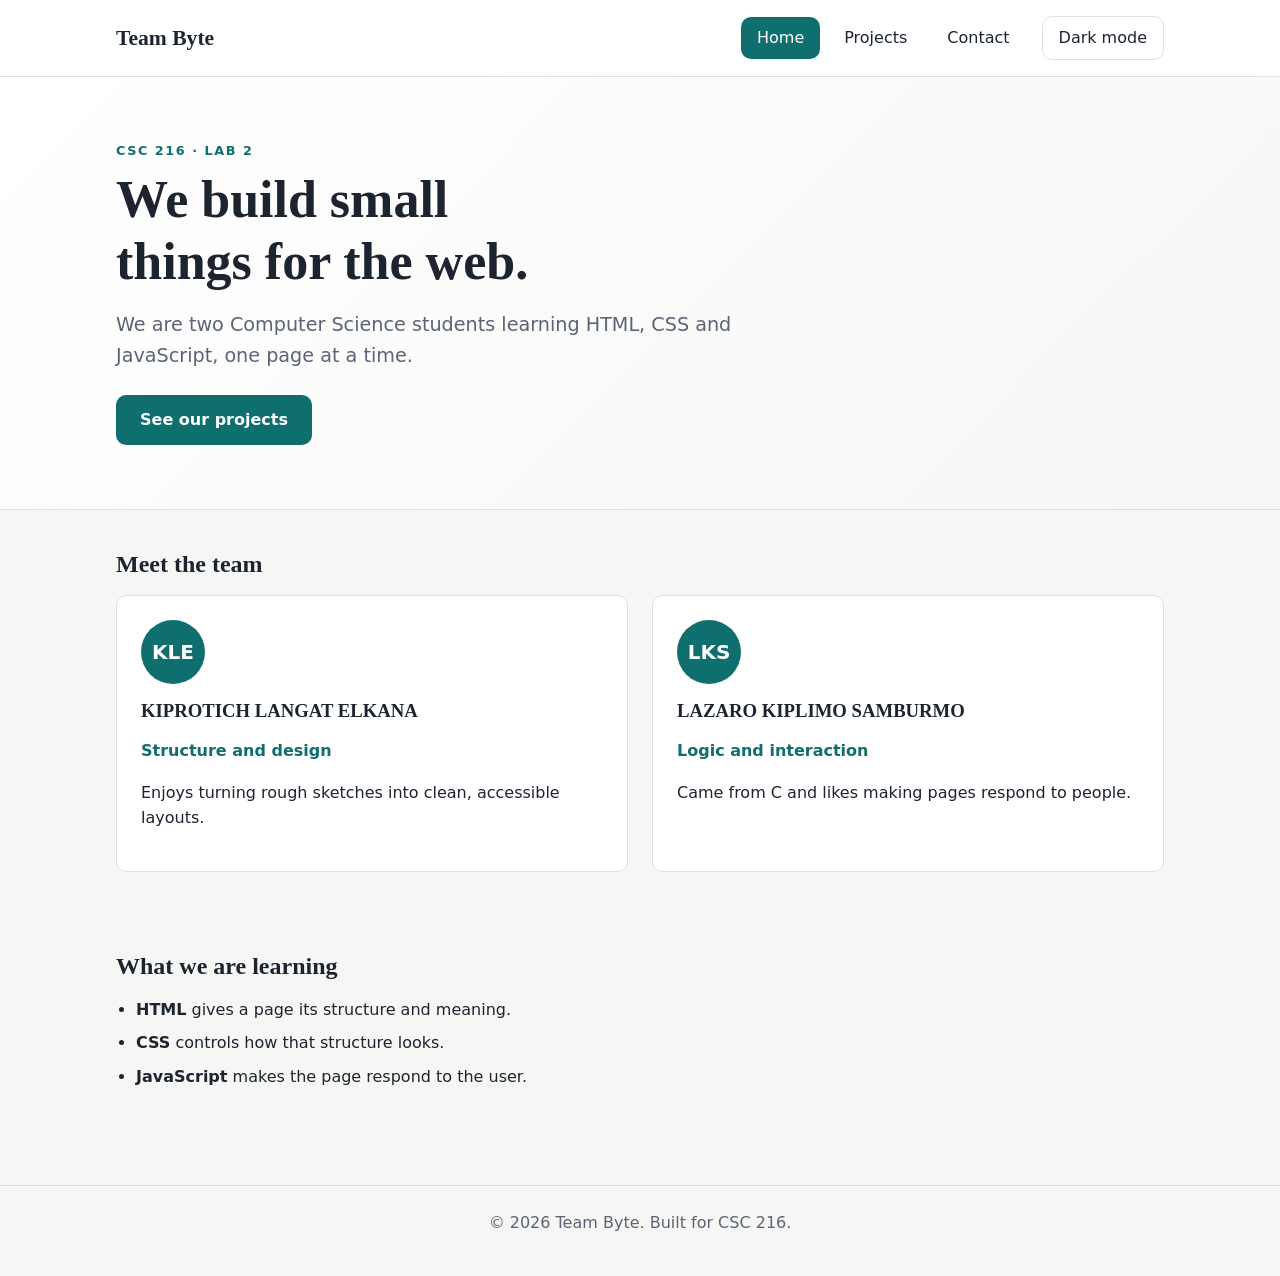
==== index.html @ 9c1a1d2b "Add a root homepage so GitHub Pages serves the website instead of the README" ====
<!DOCTYPE html>
<html lang="en">
<head>
  <meta charset="UTF-8">
  <meta name="viewport" content="width=device-width, initial-scale=1.0">
  <meta name="description" content="Team Byte: a CSC 216 web development pair.">
  <title>Home | Team Byte</title>
  <link rel="stylesheet" href="css/css/styles.css">
  <script src="css/js/script.js" defer></script>
</head>
<body>
  <a class="skip-link" href="#main">Skip to main content</a>

  <header class="site-header">
    <div class="container header-inner">
      <a class="logo" href="index.html">Team Byte</a>
      <button class="nav-toggle" type="button" aria-expanded="false" aria-controls="site-nav">Menu</button>
      <nav id="site-nav" class="site-nav" aria-label="Main">
        <ul>
          <li><a href="index.html" aria-current="page">Home</a></li>
          <li><a href="css/projects.html">Projects</a></li>
          <li><a href="css/contact.html">Contact</a></li>
        </ul>
      </nav>
      <button class="theme-toggle" type="button" aria-pressed="false">Dark mode</button>
    </div>
  </header>

  <main id="main">
    <section class="hero">
      <div class="container">
        <p class="eyebrow">CSC 216 · Lab 2</p>
        <h1>We build small things for the web.</h1>
        <p class="lead">We are two Computer Science students learning HTML, CSS and JavaScript, one page at a time.</p>
        <a class="button" href="css/projects.html">See our projects</a>
      </div>
    </section>

    <section class="container section" aria-labelledby="team-heading">
      <h2 id="team-heading">Meet the team</h2>
      <div class="team-grid">
        <article class="card">
          <div class="avatar" aria-hidden="true">KLE</div>
          <h3>KIPROTICH LANGAT ELKANA</h3>
          <p class="role">Structure and design</p>
          <p>Enjoys turning rough sketches into clean, accessible layouts.</p>
        </article>
        <article class="card">
          <div class="avatar" aria-hidden="true">LKS</div>
          <h3>LAZARO KIPLIMO SAMBURMO</h3>
          <p class="role">Logic and interaction</p>
          <p>Came from C and likes making pages respond to people.</p>
        </article>
      </div>
    </section>

    <section class="container section" aria-labelledby="learning-heading">
      <h2 id="learning-heading">What we are learning</h2>
      <ul class="skill-list">
        <li><strong>HTML</strong> gives a page its structure and meaning.</li>
        <li><strong>CSS</strong> controls how that structure looks.</li>
        <li><strong>JavaScript</strong> makes the page respond to the user.</li>
      </ul>
    </section>
  </main>

  <footer class="site-footer">
    <div class="container">
      <p>© <span id="year">2026</span> Team Byte. Built for CSC 216.</p>
    </div>
  </footer>
</body>
</html>
---- css/css/styles.css ----
/* =====================================================
   Team website stylesheet (CSC 216, Lab 2)
   One file styles every page on the site.
   ===================================================== */

/* ---------- 1. Design tokens ---------- */
:root {
  --color-bg: #f6f7f4;
  --color-surface: #ffffff;
  --color-text: #1c2430;
  --color-muted: #5a6474;
  --color-primary: #0f6e6e;
  --color-primary-dark: #0a5050;
  --color-on-primary: #ffffff;
  --color-border: #dde1e6;
  --color-error: #b3261e;
  --color-success: #1e7b3a;

  --font-body: system-ui, -apple-system, "Segoe UI", Roboto, Arial, sans-serif;
  --font-heading: Georgia, "Times New Roman", serif;

  --space-1: 0.5rem;
  --space-2: 1rem;
  --space-3: 1.5rem;
    --space-4: 2.5rem;
  --space-5: 4rem;

  --radius: 10px;
  --max-width: 1080px;
}

body.dark {
  --color-bg: #11161d;
  --color-surface: #1a212b;
  --color-text: #e7ebf0;
  --color-muted: #a2abb9;
  --color-primary: #4fc1c1;
  --color-primary-dark: #83d8d8;
  --color-on-primary: #0b1f1f;
  --color-border: #2b3340;
  --color-error: #ff8a80;
  --color-success: #7ddc97;
  color-scheme: dark;
}
/* ---------- 2. Base and reset ---------- */
*,
*::before,
*::after {
  box-sizing: border-box;
}
body {
  margin: 0;
  font-family: var(--font-body);
  font-size: 1rem;
  line-height: 1.6;
  color: var(--color-text);
  background-color: var(--color-bg);
  transition: background-color 0.3s ease, color 0.3s ease;
}

h1,
h2,
h3 {
  font-family: var(--font-heading);
  line-height: 1.2;
  margin: 0 0 var(--space-2);
}

p {
  margin: 0 0 var(--space-2);
}

a {
  color: var(--color-primary);
}

a:hover {
  color: var(--color-primary-dark);
}

img {
  max-width: 100%;
  display: block;
}

:focus-visible {
  outline: 3px solid var(--color-primary);
  outline-offset: 3px;
}
/* ---------- 3. Layout helpers ---------- */
.container {
  width: 100%;
  max-width: var(--max-width);
  margin-inline: auto;
  padding-inline: var(--space-2);
}

.section {
  padding-block: var(--space-4);
}

.skip-link {
  position: absolute;
  top: -4rem;
  left: var(--space-2);
  z-index: 100;
  padding: var(--space-1) var(--space-2);
  border-radius: var(--radius);
  background-color: var(--color-primary);
  color: var(--color-on-primary);
}

.skip-link:focus {
  top: var(--space-2);
}
/* ---------- 4. Header and navigation ---------- */
.site-header {
  position: sticky;
  top: 0;
  z-index: 10;
  background-color: var(--color-surface);
  border-bottom: 1px solid var(--color-border);
}

.header-inner {
  display: flex;
  flex-wrap: wrap;
  align-items: center;
  gap: var(--space-2);
  padding-block: var(--space-2);
}

.logo {
  margin-right: auto;
  font-family: var(--font-heading);
  font-size: 1.35rem;
  font-weight: 700;
  color: var(--color-text);
  text-decoration: none;
}

.site-nav ul {
  display: flex;
  gap: var(--space-1);
  margin: 0;
  padding: 0;
  list-style: none;
}

.site-nav a {
  display: block;
  padding: var(--space-1) var(--space-2);
  border-radius: var(--radius);
  color: var(--color-text);
  font-weight: 500;
  text-decoration: none;
}

.site-nav a:hover {
  background-color: var(--color-bg);
}

.site-nav a[aria-current="page"] {
    background-color: var(--color-primary);
  color: var(--color-on-primary);
}

.nav-toggle,
.theme-toggle {
  padding: var(--space-1) var(--space-2);
  border: 1px solid var(--color-border);
  border-radius: var(--radius);
  background-color: transparent;
  color: var(--color-text);
  font: inherit;
  cursor: pointer;
}

.theme-toggle[aria-pressed="true"] {
  border-color: var(--color-primary);
  color: var(--color-primary);
}

.nav-toggle {
  display: none;
}
/* ---------- 5. Buttons and hero ---------- */
.button {
  display: inline-block;
  padding: 0.75rem 1.5rem;
  border: none;
  border-radius: var(--radius);
  background-color: var(--color-primary);
  color: var(--color-on-primary);
  font: inherit;
  font-weight: 600;
  text-decoration: none;
  cursor: pointer;
  transition: background-color 0.2s ease, transform 0.2s ease;
}

.button:hover {
  background-color: var(--color-primary-dark);
  color: var(--color-on-primary);
  transform: translateY(-2px);
}

.hero {
  padding-block: var(--space-5);
  background: linear-gradient(135deg, var(--color-surface), var(--color-bg));
  border-bottom: 1px solid var(--color-border);
}

.hero h1 {
  max-width: 18ch;
  font-size: clamp(2rem, 5vw, 3.25rem);
}

.eyebrow {
  margin-bottom: var(--space-1);
  color: var(--color-primary);
  font-size: 0.8rem;
  font-weight: 700;
  letter-spacing: 0.12em;
  text-transform: uppercase;
}

.lead {
  max-width: 55ch;
  margin-bottom: var(--space-3);
  color: var(--color-muted);
  font-size: 1.2rem;
}

.page-header {
  padding-block: var(--space-4) var(--space-2);
}
/* ---------- 6. Cards and grids ---------- */
.team-grid,
.project-grid {
  display: grid;
  grid-template-columns: repeat(auto-fit, minmax(260px, 1fr));
  gap: var(--space-3);
}

.card {
  padding: var(--space-3);
  border: 1px solid var(--color-border);
  border-radius: var(--radius);
  background-color: var(--color-surface);
}

.avatar {
  display: grid;
  place-items: center;
  width: 64px;
  height: 64px;
  margin-bottom: var(--space-2);
  border-radius: 50%;
  background-color: var(--color-primary);
  color: var(--color-on-primary);
  font-size: 1.25rem;
  font-weight: 700;
}

.role {
  color: var(--color-primary);
  font-weight: 600;
}

.skill-list {
  padding-left: 1.25rem;
}

.skill-list li {
     margin-bottom: var(--space-1);
}
/* ---------- 7. Projects page ---------- */
.filters {
  display: flex;
  flex-wrap: wrap;
  gap: var(--space-1);
  margin-bottom: var(--space-2);
}

.filter-btn {
  padding: 0.4rem 1rem;
  border: 1px solid var(--color-border);
  border-radius: 999px;
  background-color: var(--color-surface);
  color: var(--color-text);
  font: inherit;
  cursor: pointer;
}

.filter-btn[aria-pressed="true"] {
  border-color: var(--color-primary);
  background-color: var(--color-primary);
  color: var(--color-on-primary);
}

.project-count {
  color: var(--color-muted);
}

.tag {
  display: inline-block;
  margin-bottom: var(--space-1);
  color: var(--color-primary);
  font-size: 0.75rem;
  font-weight: 700;  letter-spacing: 0.06em;
  text-transform: uppercase;
}

/* ---------- 8. Contact form ---------- */
.contact-form {
  max-width: 560px;
  padding-bottom: var(--space-4);
}

.field {
  margin-bottom: var(--space-3);
}

label {
  display: block;
  margin-bottom: 0.35rem;
  font-weight: 600;
}

input,
select,
textarea {
  width: 100%;
  padding: 0.65rem 0.8rem;
  border: 1px solid var(--color-border);
  border-radius: var(--radius);
  background-color: var(--color-surface);
  color: var(--color-text);
  font: inherit;
}

input:focus,
select:focus,
textarea:focus {
  border-color: var(--color-primary);
}

input[aria-invalid="true"],
textarea[aria-invalid="true"] {
  border-color: var(--color-error);
}

.hint,
.error {
  margin: 0.35rem 0 0;
  font-size: 0.9rem;
}

.hint {
  color: var(--color-muted);
}

.error {
  min-height: 1.4em;
  color: var(--color-error);
}
.form-status {
  margin-top: var(--space-2);
  color: var(--color-success);
  font-weight: 600;
}
/* ---------- 9. Footer ---------- */
.site-footer {
  margin-top: var(--space-4);
  padding-block: var(--space-3);
  border-top: 1px solid var(--color-border);
  color: var(--color-muted);
  text-align: center;
}

/* ---------- 10. Small screens ---------- */
@media (max-width: 700px) {
  .nav-toggle {
    display: inline-block;
  }

  .site-nav {
    display: none;
    order: 3;
    width: 100%;
  }

  .site-nav.open {
    display: block;
  }

  .site-nav ul {
    flex-direction: column;
  }

  .section {
     padding-block: var(--space-3);
  }
}

/* ---------- 11. Respect reduced-motion preferences ---------- */
@media (prefers-reduced-motion: reduce) {
  *,
  *::before,
  *::after {
    transition: none !important;
  }
}
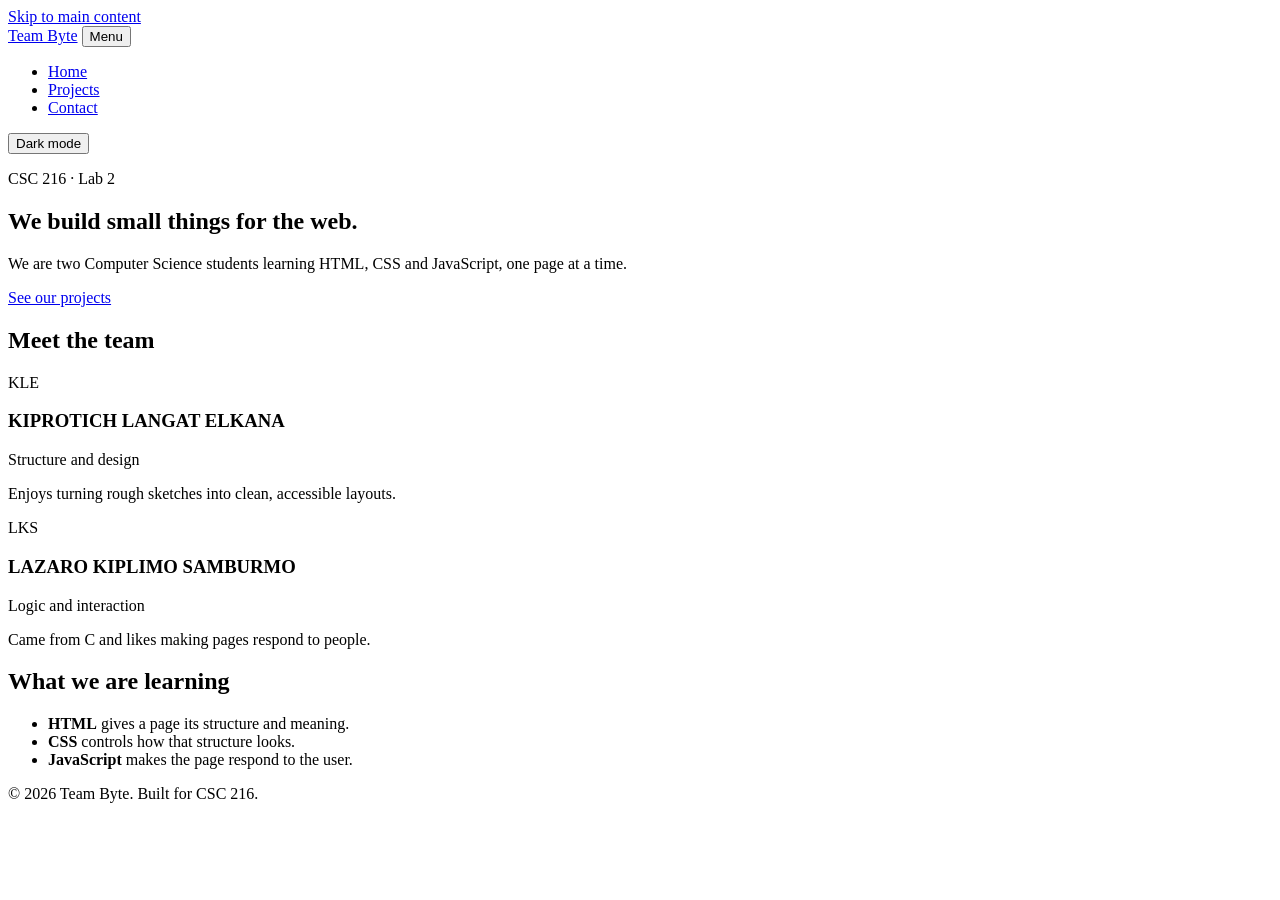
==== commit 6f2219a6: "Refactor project structure: remove old HTML and JS files, add new index, projects, and contact pages" ====
--- a/index.html
+++ b/index.html
@@ -4,9 +4,9 @@
   <meta charset="UTF-8">
   <meta name="viewport" content="width=device-width, initial-scale=1.0">
   <meta name="description" content="Team Byte: a CSC 216 web development pair.">
-  <title>Home | Team Byte</title>
-  <link rel="stylesheet" href="css/css/styles.css">
-  <script src="css/js/script.js" defer></script>
+<title>Home | Team Byte</title>
+  <link rel="stylesheet" href="css/styles.css">
+  <script src="js/script.js" defer></script>
 </head>
 <body>
   <a class="skip-link" href="#main">Skip to main content</a>
@@ -18,8 +18,8 @@
       <nav id="site-nav" class="site-nav" aria-label="Main">
         <ul>
           <li><a href="index.html" aria-current="page">Home</a></li>
-          <li><a href="css/projects.html">Projects</a></li>
-          <li><a href="css/contact.html">Contact</a></li>
+          <li><a href="projects.html">Projects</a></li>
+          <li><a href="contact.html">Contact</a></li>
         </ul>
       </nav>
       <button class="theme-toggle" type="button" aria-pressed="false">Dark mode</button>
@@ -32,7 +32,7 @@
         <p class="eyebrow">CSC 216 · Lab 2</p>
         <h1>We build small things for the web.</h1>
         <p class="lead">We are two Computer Science students learning HTML, CSS and JavaScript, one page at a time.</p>
-        <a class="button" href="css/projects.html">See our projects</a>
+        <a class="button" href="projects.html">See our projects</a>
       </div>
     </section>
 
@@ -58,7 +58,7 @@
       <h2 id="learning-heading">What we are learning</h2>
       <ul class="skill-list">
         <li><strong>HTML</strong> gives a page its structure and meaning.</li>
-        <li><strong>CSS</strong> controls how that structure looks.</li>
+         <li><strong>CSS</strong> controls how that structure looks.</li>
         <li><strong>JavaScript</strong> makes the page respond to the user.</li>
       </ul>
     </section>
@@ -70,4 +70,4 @@
     </div>
   </footer>
 </body>
-</html>
+</html>
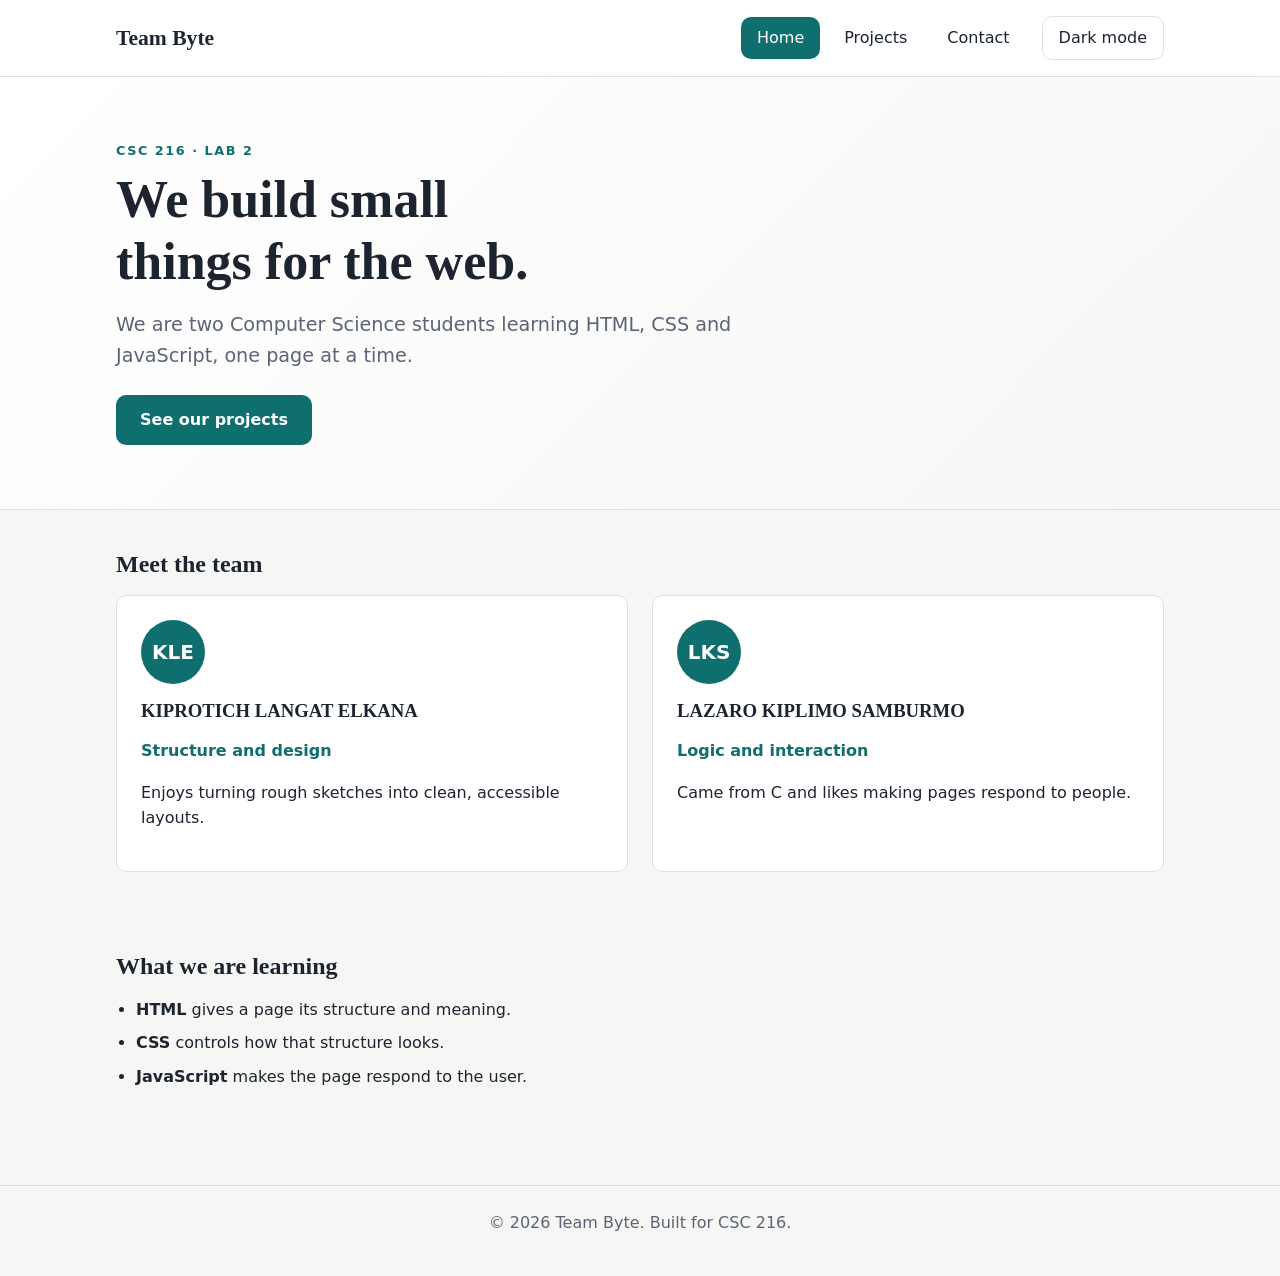
==== commit 11bc5008: "Merge remote-tracking branch 'origin/main'" ====
--- a/index.html
+++ b/index.html
@@ -4,9 +4,9 @@
   <meta charset="UTF-8">
   <meta name="viewport" content="width=device-width, initial-scale=1.0">
   <meta name="description" content="Team Byte: a CSC 216 web development pair.">
-<title>Home | Team Byte</title>
-  <link rel="stylesheet" href="css/styles.css">
-  <script src="js/script.js" defer></script>
+  <title>Home | Team Byte</title>
+  <link rel="stylesheet" href="styles.css">
+  <script src="script.js" defer></script>
 </head>
 <body>
   <a class="skip-link" href="#main">Skip to main content</a>
@@ -58,7 +58,7 @@
       <h2 id="learning-heading">What we are learning</h2>
       <ul class="skill-list">
         <li><strong>HTML</strong> gives a page its structure and meaning.</li>
-         <li><strong>CSS</strong> controls how that structure looks.</li>
+        <li><strong>CSS</strong> controls how that structure looks.</li>
         <li><strong>JavaScript</strong> makes the page respond to the user.</li>
       </ul>
     </section>
@@ -70,4 +70,4 @@
     </div>
   </footer>
 </body>
-</html>+</html>
--- a/styles.css
+++ b/styles.css
@@ -0,0 +1,414 @@
+/* =====================================================
+   Team website stylesheet (CSC 216, Lab 2)
+   One file styles every page on the site.
+   ===================================================== */
+
+/* ---------- 1. Design tokens ---------- */
+:root {
+  --color-bg: #f6f7f4;
+  --color-surface: #ffffff;
+  --color-text: #1c2430;
+  --color-muted: #5a6474;
+  --color-primary: #0f6e6e;
+  --color-primary-dark: #0a5050;
+  --color-on-primary: #ffffff;
+  --color-border: #dde1e6;
+  --color-error: #b3261e;
+  --color-success: #1e7b3a;
+
+  --font-body: system-ui, -apple-system, "Segoe UI", Roboto, Arial, sans-serif;
+  --font-heading: Georgia, "Times New Roman", serif;
+
+  --space-1: 0.5rem;
+  --space-2: 1rem;
+  --space-3: 1.5rem;
+    --space-4: 2.5rem;
+  --space-5: 4rem;
+
+  --radius: 10px;
+  --max-width: 1080px;
+}
+
+body.dark {
+  --color-bg: #11161d;
+  --color-surface: #1a212b;
+  --color-text: #e7ebf0;
+  --color-muted: #a2abb9;
+  --color-primary: #4fc1c1;
+  --color-primary-dark: #83d8d8;
+  --color-on-primary: #0b1f1f;
+  --color-border: #2b3340;
+  --color-error: #ff8a80;
+  --color-success: #7ddc97;
+  color-scheme: dark;
+}
+/* ---------- 2. Base and reset ---------- */
+*,
+*::before,
+*::after {
+  box-sizing: border-box;
+}
+body {
+  margin: 0;
+  font-family: var(--font-body);
+  font-size: 1rem;
+  line-height: 1.6;
+  color: var(--color-text);
+  background-color: var(--color-bg);
+  transition: background-color 0.3s ease, color 0.3s ease;
+}
+
+h1,
+h2,
+h3 {
+  font-family: var(--font-heading);
+  line-height: 1.2;
+  margin: 0 0 var(--space-2);
+}
+
+p {
+  margin: 0 0 var(--space-2);
+}
+
+a {
+  color: var(--color-primary);
+}
+
+a:hover {
+  color: var(--color-primary-dark);
+}
+
+img {
+  max-width: 100%;
+  display: block;
+}
+
+:focus-visible {
+  outline: 3px solid var(--color-primary);
+  outline-offset: 3px;
+}
+/* ---------- 3. Layout helpers ---------- */
+.container {
+  width: 100%;
+  max-width: var(--max-width);
+  margin-inline: auto;
+  padding-inline: var(--space-2);
+}
+
+.section {
+  padding-block: var(--space-4);
+}
+
+.skip-link {
+  position: absolute;
+  top: -4rem;
+  left: var(--space-2);
+  z-index: 100;
+  padding: var(--space-1) var(--space-2);
+  border-radius: var(--radius);
+  background-color: var(--color-primary);
+  color: var(--color-on-primary);
+}
+
+.skip-link:focus {
+  top: var(--space-2);
+}
+/* ---------- 4. Header and navigation ---------- */
+.site-header {
+  position: sticky;
+  top: 0;
+  z-index: 10;
+  background-color: var(--color-surface);
+  border-bottom: 1px solid var(--color-border);
+}
+
+.header-inner {
+  display: flex;
+  flex-wrap: wrap;
+  align-items: center;
+  gap: var(--space-2);
+  padding-block: var(--space-2);
+}
+
+.logo {
+  margin-right: auto;
+  font-family: var(--font-heading);
+  font-size: 1.35rem;
+  font-weight: 700;
+  color: var(--color-text);
+  text-decoration: none;
+}
+
+.site-nav ul {
+  display: flex;
+  gap: var(--space-1);
+  margin: 0;
+  padding: 0;
+  list-style: none;
+}
+
+.site-nav a {
+  display: block;
+  padding: var(--space-1) var(--space-2);
+  border-radius: var(--radius);
+  color: var(--color-text);
+  font-weight: 500;
+  text-decoration: none;
+}
+
+.site-nav a:hover {
+  background-color: var(--color-bg);
+}
+
+.site-nav a[aria-current="page"] {
+    background-color: var(--color-primary);
+  color: var(--color-on-primary);
+}
+
+.nav-toggle,
+.theme-toggle {
+  padding: var(--space-1) var(--space-2);
+  border: 1px solid var(--color-border);
+  border-radius: var(--radius);
+  background-color: transparent;
+  color: var(--color-text);
+  font: inherit;
+  cursor: pointer;
+}
+
+.theme-toggle[aria-pressed="true"] {
+  border-color: var(--color-primary);
+  color: var(--color-primary);
+}
+
+.nav-toggle {
+  display: none;
+}
+/* ---------- 5. Buttons and hero ---------- */
+.button {
+  display: inline-block;
+  padding: 0.75rem 1.5rem;
+  border: none;
+  border-radius: var(--radius);
+  background-color: var(--color-primary);
+  color: var(--color-on-primary);
+  font: inherit;
+  font-weight: 600;
+  text-decoration: none;
+  cursor: pointer;
+  transition: background-color 0.2s ease, transform 0.2s ease;
+}
+
+.button:hover {
+  background-color: var(--color-primary-dark);
+  color: var(--color-on-primary);
+  transform: translateY(-2px);
+}
+
+.hero {
+  padding-block: var(--space-5);
+  background: linear-gradient(135deg, var(--color-surface), var(--color-bg));
+  border-bottom: 1px solid var(--color-border);
+}
+
+.hero h1 {
+  max-width: 18ch;
+  font-size: clamp(2rem, 5vw, 3.25rem);
+}
+
+.eyebrow {
+  margin-bottom: var(--space-1);
+  color: var(--color-primary);
+  font-size: 0.8rem;
+  font-weight: 700;
+  letter-spacing: 0.12em;
+  text-transform: uppercase;
+}
+
+.lead {
+  max-width: 55ch;
+  margin-bottom: var(--space-3);
+  color: var(--color-muted);
+  font-size: 1.2rem;
+}
+
+.page-header {
+  padding-block: var(--space-4) var(--space-2);
+}
+/* ---------- 6. Cards and grids ---------- */
+.team-grid,
+.project-grid {
+  display: grid;
+  grid-template-columns: repeat(auto-fit, minmax(260px, 1fr));
+  gap: var(--space-3);
+}
+
+.card {
+  padding: var(--space-3);
+  border: 1px solid var(--color-border);
+  border-radius: var(--radius);
+  background-color: var(--color-surface);
+}
+
+.avatar {
+  display: grid;
+  place-items: center;
+  width: 64px;
+  height: 64px;
+  margin-bottom: var(--space-2);
+  border-radius: 50%;
+  background-color: var(--color-primary);
+  color: var(--color-on-primary);
+  font-size: 1.25rem;
+  font-weight: 700;
+}
+
+.role {
+  color: var(--color-primary);
+  font-weight: 600;
+}
+
+.skill-list {
+  padding-left: 1.25rem;
+}
+
+.skill-list li {
+     margin-bottom: var(--space-1);
+}
+/* ---------- 7. Projects page ---------- */
+.filters {
+  display: flex;
+  flex-wrap: wrap;
+  gap: var(--space-1);
+  margin-bottom: var(--space-2);
+}
+
+.filter-btn {
+  padding: 0.4rem 1rem;
+  border: 1px solid var(--color-border);
+  border-radius: 999px;
+  background-color: var(--color-surface);
+  color: var(--color-text);
+  font: inherit;
+  cursor: pointer;
+}
+
+.filter-btn[aria-pressed="true"] {
+  border-color: var(--color-primary);
+  background-color: var(--color-primary);
+  color: var(--color-on-primary);
+}
+
+.project-count {
+  color: var(--color-muted);
+}
+
+.tag {
+  display: inline-block;
+  margin-bottom: var(--space-1);
+  color: var(--color-primary);
+  font-size: 0.75rem;
+  font-weight: 700;  letter-spacing: 0.06em;
+  text-transform: uppercase;
+}
+
+/* ---------- 8. Contact form ---------- */
+.contact-form {
+  max-width: 560px;
+  padding-bottom: var(--space-4);
+}
+
+.field {
+  margin-bottom: var(--space-3);
+}
+
+label {
+  display: block;
+  margin-bottom: 0.35rem;
+  font-weight: 600;
+}
+
+input,
+select,
+textarea {
+  width: 100%;
+  padding: 0.65rem 0.8rem;
+  border: 1px solid var(--color-border);
+  border-radius: var(--radius);
+  background-color: var(--color-surface);
+  color: var(--color-text);
+  font: inherit;
+}
+
+input:focus,
+select:focus,
+textarea:focus {
+  border-color: var(--color-primary);
+}
+
+input[aria-invalid="true"],
+textarea[aria-invalid="true"] {
+  border-color: var(--color-error);
+}
+
+.hint,
+.error {
+  margin: 0.35rem 0 0;
+  font-size: 0.9rem;
+}
+
+.hint {
+  color: var(--color-muted);
+}
+
+.error {
+  min-height: 1.4em;
+  color: var(--color-error);
+}
+.form-status {
+  margin-top: var(--space-2);
+  color: var(--color-success);
+  font-weight: 600;
+}
+/* ---------- 9. Footer ---------- */
+.site-footer {
+  margin-top: var(--space-4);
+  padding-block: var(--space-3);
+  border-top: 1px solid var(--color-border);
+  color: var(--color-muted);
+  text-align: center;
+}
+
+/* ---------- 10. Small screens ---------- */
+@media (max-width: 700px) {
+  .nav-toggle {
+    display: inline-block;
+  }
+
+  .site-nav {
+    display: none;
+    order: 3;
+    width: 100%;
+  }
+
+  .site-nav.open {
+    display: block;
+  }
+
+  .site-nav ul {
+    flex-direction: column;
+  }
+
+  .section {
+     padding-block: var(--space-3);
+  }
+}
+
+/* ---------- 11. Respect reduced-motion preferences ---------- */
+@media (prefers-reduced-motion: reduce) {
+  *,
+  *::before,
+  *::after {
+    transition: none !important;
+  }
+}
